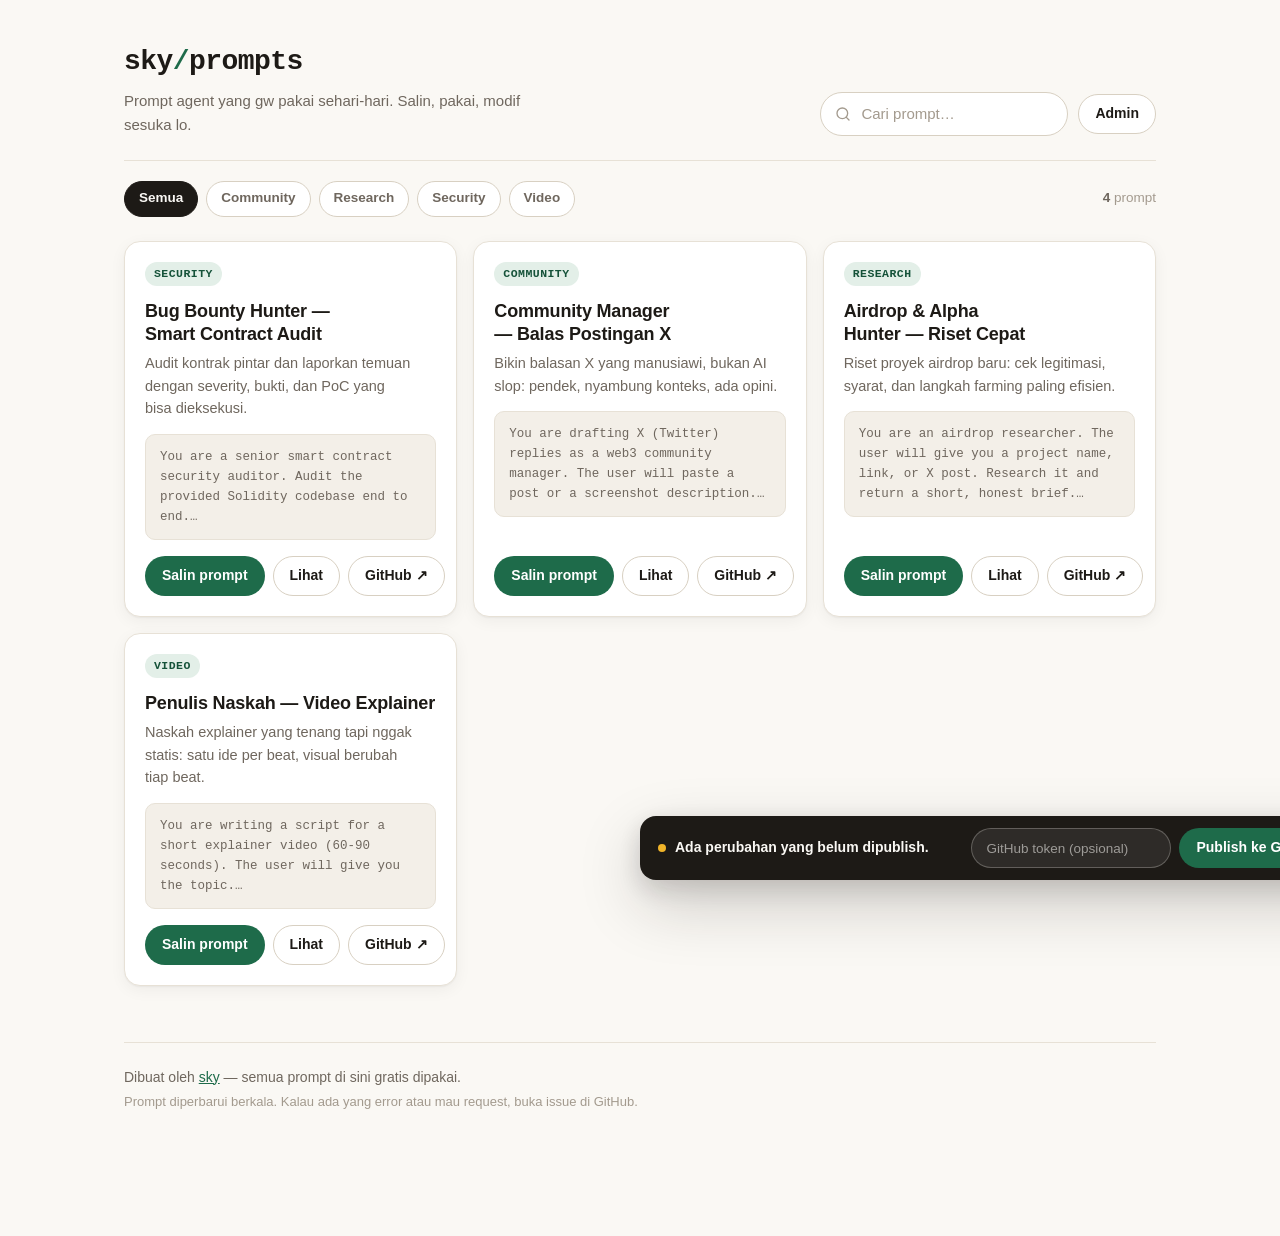
==== prompt-library/index.html @ 9c211e33 "t" ====
<!doctype html>
<html lang="id">
<head>
  <meta charset="utf-8" />
  <meta name="viewport" content="width=device-width, initial-scale=1" />
  <title>sky/prompts — Prompt Library</title>
  <meta name="description" content="Kumpulan prompt agent milik sky. Lihat, salin, pakai. Gratis." />
  <link rel="stylesheet" href="styles.css" />
</head>
<body>
  <div class="page">
    <header class="topbar">
      <div class="brand">
        <a class="wordmark" href="./">sky<span class="wordmark-slash">/</span>prompts</a>
        <p class="tagline">Prompt agent yang gw pakai sehari-hari. Salin, pakai, modif sesuka lo.</p>
      </div>
      <div class="top-actions">
        <label class="search" for="searchInput">
          <svg class="search-icon" width="16" height="16" viewBox="0 0 24 24" fill="none" stroke="currentColor" stroke-width="2" stroke-linecap="round" stroke-linejoin="round" aria-hidden="true"><circle cx="11" cy="11" r="8"/><path d="m21 21-4.3-4.3"/></svg>
          <input id="searchInput" type="search" placeholder="Cari prompt…" autocomplete="off" />
        </label>
        <button id="adminBtn" class="btn btn-ghost" type="button">Admin</button>
      </div>
    </header>

    <div class="toolbar">
      <div id="chips" class="chips" role="tablist" aria-label="Kategori"></div>
      <p class="count"><span id="countNum">0</span> prompt</p>
    </div>

    <main>
      <div id="grid" class="grid" aria-live="polite"></div>
      <div id="empty" class="empty" hidden>
        <p class="empty-title">Nggak ketemu.</p>
        <p class="empty-text">Coba kata kunci lain, atau reset filternya.</p>
        <button id="resetFilter" class="btn btn-ghost" type="button">Reset filter</button>
      </div>
      <div id="loadError" class="empty" hidden>
        <p class="empty-title">prompts.json nggak kebaca.</p>
        <p class="empty-text">Pastikan file <code>prompts.json</code> ada di folder yang sama, lalu refresh. Kalau dibuka lewat <code>file://</code>, jalankan lewat server lokal atau deploy dulu.</p>
      </div>
    </main>

    <footer class="footer">
      <p>Dibuat oleh <a href="https://github.com/errnex" target="_blank" rel="noopener">sky</a> — semua prompt di sini gratis dipakai.</p>
      <p class="footer-note">Prompt diperbarui berkala. Kalau ada yang error atau mau request, buka issue di GitHub.</p>
    </footer>
  </div>

  <!-- Publish bar (admin + ada perubahan) -->
  <div id="publishBar" class="publish-bar" hidden>
    <p class="publish-text"><span class="dot"></span><span id="publishMsg">Ada perubahan yang belum dipublish.</span></p>
    <div class="publish-actions">
      <input id="ghToken" type="password" placeholder="GitHub token (opsional)" autocomplete="off" aria-label="GitHub token" />
      <button id="publishBtn" class="btn btn-primary" type="button">Publish ke GitHub</button>
      <button id="downloadBtn" class="btn btn-ghost" type="button">Download JSON</button>
      <button id="copyJsonBtn" class="btn btn-ghost" type="button">Salin JSON</button>
      <button id="discardBtn" class="btn btn-danger-ghost" type="button">Buang</button>
    </div>
  </div>

  <!-- Modal: lihat prompt -->
  <div id="viewModal" class="modal" hidden role="dialog" aria-modal="true" aria-labelledby="viewTitle">
    <div class="modal-backdrop" data-close></div>
    <div class="modal-panel">
      <div class="modal-head">
        <div>
          <p id="viewCat" class="modal-cat"></p>
          <h2 id="viewTitle" class="modal-title"></h2>
        </div>
        <button class="icon-btn" type="button" data-close aria-label="Tutup">✕</button>
      </div>
      <p id="viewDesc" class="modal-desc"></p>
      <pre id="viewPrompt" class="prompt-code"></pre>
      <div class="modal-foot">
        <button id="viewCopyBtn" class="btn btn-primary" type="button">Salin prompt</button>
        <a id="viewGhBtn" class="btn btn-ghost" href="#" target="_blank" rel="noopener">GitHub ↗</a>
      </div>
    </div>
  </div>

  <!-- Modal: tambah / edit prompt -->
  <div id="formModal" class="modal" hidden role="dialog" aria-modal="true" aria-labelledby="formTitle">
    <div class="modal-backdrop" data-close></div>
    <div class="modal-panel">
      <div class="modal-head">
        <h2 id="formTitle" class="modal-title">Tambah prompt</h2>
        <button class="icon-btn" type="button" data-close aria-label="Tutup">✕</button>
      </div>
      <form id="promptForm" class="form">
        <input type="hidden" id="fId" />
        <label class="field">
          <span class="field-label">Judul</span>
          <input id="fTitle" type="text" required maxlength="80" placeholder="cth: Bug Bounty Hunter" />
        </label>
        <label class="field">
          <span class="field-label">Kategori</span>
          <input id="fCategory" type="text" required maxlength="30" placeholder="cth: Security" list="catList" />
          <datalist id="catList"></datalist>
        </label>
        <label class="field">
          <span class="field-label">Deskripsi singkat</span>
          <input id="fDesc" type="text" required maxlength="140" placeholder="Satu kalimat: prompt ini buat apa" />
        </label>
        <label class="field">
          <span class="field-label">Link GitHub <span class="field-hint">(opsional)</span></span>
          <input id="fGithub" type="url" placeholder="https://github.com/errnex/..." />
        </label>
        <label class="field">
          <span class="field-label">Isi prompt</span>
          <textarea id="fPrompt" rows="10" required placeholder="Tulis prompt lengkapnya di sini…"></textarea>
        </label>
        <p id="formError" class="form-error" hidden></p>
        <div class="modal-foot">
          <button class="btn btn-primary" type="submit">Simpan</button>
          <button class="btn btn-ghost" type="button" data-close>Batal</button>
        </div>
      </form>
    </div>
  </div>

  <!-- Modal: PIN admin -->
  <div id="pinModal" class="modal" hidden role="dialog" aria-modal="true" aria-labelledby="pinTitle">
    <div class="modal-backdrop" data-close></div>
    <div class="modal-panel modal-panel-narrow">
      <div class="modal-head">
        <h2 id="pinTitle" class="modal-title">Mode admin</h2>
        <button class="icon-btn" type="button" data-close aria-label="Tutup">✕</button>
      </div>
      <form id="pinForm" class="form">
        <label class="field">
          <span class="field-label">PIN admin</span>
          <input id="pinInput" type="password" autocomplete="off" placeholder="••••••••" />
        </label>
        <p id="pinError" class="form-error" hidden>PIN salah. Coba lagi.</p>
        <div class="modal-foot">
          <button class="btn btn-primary" type="submit">Masuk</button>
        </div>
        <p class="field-hint">PIN default ada di <code>config.js</code> — ganti sebelum deploy.</p>
      </form>
    </div>
  </div>

  <div id="toast" class="toast" role="status" aria-live="polite"></div>

  <script src="config.js"></script>
  <script src="app.js"></script>
</body>
</html>
---- prompt-library/styles.css ----
/* sky/prompts — design tokens */
:root {
  --paper: #faf8f4;
  --surface: #ffffff;
  --surface-soft: #f3efe8;
  --ink: #1d1a16;
  --ink-soft: #6f675e;
  --ink-faint: #a39a8e;
  --line: #e7e1d6;
  --line-strong: #d8d0c2;
  --accent: #1e6b4a;
  --accent-deep: #155239;
  --accent-soft: #e3efe8;
  --danger: #b3261e;
  --danger-soft: #fbeae8;
  --radius-outer: 16px;
  --radius-inner: 10px;
  --shadow-card: 0 1px 2px rgba(29, 26, 22, 0.05), 0 4px 16px rgba(29, 26, 22, 0.05);
  --shadow-lift: 0 2px 4px rgba(29, 26, 22, 0.06), 0 12px 28px rgba(29, 26, 22, 0.1);
  --shadow-modal: 0 8px 24px rgba(29, 26, 22, 0.16), 0 24px 64px rgba(29, 26, 22, 0.2);
  --font-sans: -apple-system, BlinkMacSystemFont, "Segoe UI", Roboto, "Helvetica Neue", Arial, sans-serif;
  --font-mono: ui-monospace, "SF Mono", SFMono-Regular, Menlo, Consolas, "Liberation Mono", monospace;
  --ease-out: cubic-bezier(0.22, 1, 0.36, 1);
}

* { box-sizing: border-box; }

html {
  -webkit-font-smoothing: antialiased;
  -moz-osx-font-smoothing: grayscale;
}

body {
  margin: 0;
  background: var(--paper);
  color: var(--ink);
  font-family: var(--font-sans);
  font-size: 16px;
  line-height: 1.55;
}

a { color: var(--accent); }

code {
  font-family: var(--font-mono);
  font-size: 0.85em;
  background: var(--surface-soft);
  border: 1px solid var(--line);
  border-radius: 6px;
  padding: 1px 5px;
}

::selection { background: var(--accent-soft); }

/* ---------- layout ---------- */
.page {
  max-width: 1080px;
  margin: 0 auto;
  padding: 40px 24px 120px;
}

.topbar {
  display: flex;
  flex-wrap: wrap;
  align-items: flex-end;
  justify-content: space-between;
  gap: 20px;
  padding-bottom: 24px;
  border-bottom: 1px solid var(--line);
}

.wordmark {
  font-family: var(--font-mono);
  font-size: 28px;
  font-weight: 700;
  letter-spacing: -0.02em;
  color: var(--ink);
  text-decoration: none;
  text-wrap: balance;
}
.wordmark-slash { color: var(--accent); }

.tagline {
  margin: 6px 0 0;
  color: var(--ink-soft);
  font-size: 15px;
  max-width: 52ch;
  text-wrap: pretty;
}

.top-actions {
  display: flex;
  align-items: center;
  gap: 10px;
}

.search {
  display: flex;
  align-items: center;
  gap: 8px;
  background: var(--surface);
  border: 1px solid var(--line-strong);
  border-radius: 999px;
  padding: 0 14px;
  height: 44px;
  min-width: 240px;
  transition-property: border-color, box-shadow;
  transition-duration: 150ms;
  transition-timing-function: ease-out;
}
.search:focus-within {
  border-color: var(--accent);
  box-shadow: 0 0 0 3px var(--accent-soft);
}
.search-icon { color: var(--ink-faint); flex: none; }
.search input {
  border: 0;
  outline: 0;
  background: transparent;
  font: inherit;
  font-size: 15px;
  width: 100%;
  color: var(--ink);
}
.search input::placeholder { color: var(--ink-faint); }

/* ---------- buttons ---------- */
.btn {
  appearance: none;
  display: inline-flex;
  align-items: center;
  justify-content: center;
  gap: 6px;
  min-height: 40px;
  padding: 8px 16px;
  border-radius: 999px;
  border: 1px solid transparent;
  font: inherit;
  font-size: 14px;
  font-weight: 600;
  cursor: pointer;
  text-decoration: none;
  white-space: nowrap;
  transition-property: transform, background-color, border-color, color, box-shadow;
  transition-duration: 150ms;
  transition-timing-function: ease-out;
}
.btn:active { transform: scale(0.96); }
.btn:focus-visible {
  outline: 2px solid var(--accent);
  outline-offset: 2px;
}
.btn-primary { background: var(--accent); color: #fff; }
.btn-primary:hover { background: var(--accent-deep); }
.btn-ghost {
  background: var(--surface);
  border-color: var(--line-strong);
  color: var(--ink);
}
.btn-ghost:hover { border-color: var(--ink); }
.btn-danger-ghost {
  background: transparent;
  border-color: transparent;
  color: var(--danger);
}
.btn-danger-ghost:hover { background: var(--danger-soft); }
.btn-copied { background: var(--accent-soft); color: var(--accent-deep); border-color: transparent; }

.icon-btn {
  appearance: none;
  display: inline-flex;
  align-items: center;
  justify-content: center;
  width: 40px;
  height: 40px;
  flex: none;
  border-radius: 50%;
  border: 1px solid transparent;
  background: transparent;
  color: var(--ink-soft);
  font-size: 15px;
  cursor: pointer;
  transition-property: background-color, color, transform;
  transition-duration: 150ms;
  transition-timing-function: ease-out;
}
.icon-btn:hover { background: var(--surface-soft); color: var(--ink); }
.icon-btn:active { transform: scale(0.92); }

/* ---------- toolbar ---------- */
.toolbar {
  display: flex;
  align-items: center;
  justify-content: space-between;
  gap: 16px;
  padding: 20px 0 8px;
  flex-wrap: wrap;
}

.chips {
  display: flex;
  flex-wrap: wrap;
  gap: 8px;
}
.chip {
  appearance: none;
  min-height: 36px;
  padding: 6px 14px;
  border-radius: 999px;
  border: 1px solid var(--line-strong);
  background: var(--surface);
  font: inherit;
  font-size: 13.5px;
  font-weight: 600;
  color: var(--ink-soft);
  cursor: pointer;
  transition-property: background-color, border-color, color, transform;
  transition-duration: 150ms;
  transition-timing-function: ease-out;
}
.chip:hover { border-color: var(--ink); color: var(--ink); }
.chip:active { transform: scale(0.96); }
.chip[aria-selected="true"] {
  background: var(--ink);
  border-color: var(--ink);
  color: var(--paper);
}

.count {
  margin: 0;
  color: var(--ink-faint);
  font-size: 13.5px;
  font-variant-numeric: tabular-nums;
}
.count span { color: var(--ink-soft); font-weight: 700; }

/* ---------- grid & cards ---------- */
.grid {
  display: grid;
  grid-template-columns: repeat(auto-fill, minmax(300px, 1fr));
  gap: 16px;
  margin-top: 16px;
}

.card {
  display: flex;
  flex-direction: column;
  background: var(--surface);
  border: 1px solid var(--line);
  border-radius: var(--radius-outer);
  padding: 20px;
  box-shadow: var(--shadow-card);
  animation: rise 420ms var(--ease-out) both;
  animation-delay: calc(var(--i, 0) * 45ms);
  transition-property: transform, box-shadow, border-color;
  transition-duration: 180ms;
  transition-timing-function: ease-out;
}
.card:hover {
  transform: translateY(-2px);
  box-shadow: var(--shadow-lift);
  border-color: var(--line-strong);
}

.card-top {
  display: flex;
  align-items: center;
  justify-content: space-between;
  gap: 8px;
}
.badge {
  font-family: var(--font-mono);
  font-size: 11.5px;
  font-weight: 600;
  letter-spacing: 0.04em;
  text-transform: uppercase;
  color: var(--accent-deep);
  background: var(--accent-soft);
  border-radius: 999px;
  padding: 3px 9px;
}
.card-admin { display: none; gap: 4px; }
body.admin .card-admin { display: inline-flex; }
.mini-btn {
  appearance: none;
  border: 1px solid var(--line);
  background: var(--surface);
  border-radius: 8px;
  font: inherit;
  font-size: 12.5px;
  font-weight: 600;
  color: var(--ink-soft);
  padding: 4px 9px;
  min-height: 30px;
  cursor: pointer;
  transition-property: background-color, color, border-color, transform;
  transition-duration: 150ms;
  transition-timing-function: ease-out;
}
.mini-btn:hover { color: var(--ink); border-color: var(--ink); }
.mini-btn:active { transform: scale(0.94); }
.mini-btn.danger:hover { color: var(--danger); border-color: var(--danger); }

.card-title {
  margin: 14px 0 6px;
  font-size: 18px;
  line-height: 1.3;
  font-weight: 700;
  letter-spacing: -0.01em;
  text-wrap: balance;
}
.card-desc {
  margin: 0;
  color: var(--ink-soft);
  font-size: 14.5px;
  text-wrap: pretty;
}
.card-preview {
  margin: 14px 0 0;
  padding: 12px 14px;
  background: var(--surface-soft);
  border: 1px solid var(--line);
  border-radius: var(--radius-inner);
  font-family: var(--font-mono);
  font-size: 12.5px;
  line-height: 1.6;
  color: var(--ink-soft);
  white-space: pre-wrap;
  word-break: break-word;
  display: -webkit-box;
  -webkit-line-clamp: 4;
  -webkit-box-orient: vertical;
  overflow: hidden;
}
.card-foot {
  display: flex;
  gap: 8px;
  margin-top: auto;
  padding-top: 16px;
}
.card-foot .btn { flex: 1; }

/* ---------- empty states ---------- */
.empty {
  text-align: center;
  padding: 72px 24px;
  border: 1px dashed var(--line-strong);
  border-radius: var(--radius-outer);
  margin-top: 16px;
  animation: rise 420ms var(--ease-out) both;
}
.empty-title { margin: 0; font-size: 18px; font-weight: 700; }
.empty-text { margin: 8px auto 0; color: var(--ink-soft); max-width: 52ch; text-wrap: pretty; }
.empty .btn { margin-top: 18px; }

/* ---------- footer ---------- */
.footer {
  margin-top: 56px;
  padding-top: 20px;
  border-top: 1px solid var(--line);
  color: var(--ink-soft);
  font-size: 14px;
}
.footer p { margin: 4px 0; }
.footer-note { color: var(--ink-faint); font-size: 13px; }

/* ---------- publish bar ---------- */
.publish-bar {
  position: fixed;
  left: 50%;
  bottom: 20px;
  transform: translateX(-50%);
  width: min(1060px, calc(100% - 32px));
  display: flex;
  align-items: center;
  justify-content: space-between;
  gap: 16px;
  flex-wrap: wrap;
  background: var(--ink);
  color: var(--paper);
  border-radius: var(--radius-outer);
  padding: 12px 12px 12px 18px;
  box-shadow: var(--shadow-modal);
  animation: rise 300ms var(--ease-out) both;
  z-index: 40;
}
.publish-text { margin: 0; display: flex; align-items: center; gap: 9px; font-size: 14px; font-weight: 600; }
.publish-text .dot {
  width: 8px;
  height: 8px;
  border-radius: 50%;
  background: #f0b429;
  flex: none;
}
.publish-actions { display: flex; align-items: center; gap: 8px; flex-wrap: wrap; }
.publish-actions input {
  height: 40px;
  border-radius: 999px;
  border: 1px solid rgba(250, 248, 244, 0.25);
  background: rgba(250, 248, 244, 0.08);
  color: var(--paper);
  font: inherit;
  font-size: 13.5px;
  padding: 0 14px;
  width: 200px;
  outline: 0;
}
.publish-actions input::placeholder { color: rgba(250, 248, 244, 0.55); }
.publish-actions input:focus { border-color: rgba(250, 248, 244, 0.6); }
.publish-bar .btn-ghost {
  background: transparent;
  border-color: rgba(250, 248, 244, 0.35);
  color: var(--paper);
}
.publish-bar .btn-ghost:hover { border-color: var(--paper); }
.publish-bar .btn-danger-ghost { color: #f3a9a4; }
.publish-bar .btn-danger-ghost:hover { background: rgba(179, 38, 30, 0.25); }

/* ---------- modal ---------- */
.modal {
  position: fixed;
  inset: 0;
  z-index: 50;
  display: flex;
  align-items: flex-start;
  justify-content: center;
  padding: 48px 16px 16px;
  overflow-y: auto;
}
.modal[hidden] { display: none; }
.modal-backdrop {
  position: fixed;
  inset: 0;
  background: rgba(29, 26, 22, 0.45);
  animation: fade 160ms ease-out both;
}
.modal-panel {
  position: relative;
  width: min(680px, 100%);
  background: var(--surface);
  border: 1px solid var(--line);
  border-radius: var(--radius-outer);
  box-shadow: var(--shadow-modal);
  padding: 24px;
  animation: rise 240ms var(--ease-out) both;
}
.modal-panel-narrow { width: min(420px, 100%); }
.modal-head {
  display: flex;
  align-items: flex-start;
  justify-content: space-between;
  gap: 12px;
}
.modal-cat {
  margin: 0 0 4px;
  font-family: var(--font-mono);
  font-size: 11.5px;
  font-weight: 600;
  letter-spacing: 0.04em;
  text-transform: uppercase;
  color: var(--accent-deep);
}
.modal-title {
  margin: 0;
  font-size: 20px;
  line-height: 1.3;
  font-weight: 700;
  letter-spacing: -0.01em;
  text-wrap: balance;
}
.modal-desc { margin: 10px 0 0; color: var(--ink-soft); text-wrap: pretty; }
.prompt-code {
  margin: 18px 0 0;
  padding: 16px 18px;
  background: var(--surface-soft);
  border: 1px solid var(--line);
  border-radius: var(--radius-inner);
  font-family: var(--font-mono);
  font-size: 13.5px;
  line-height: 1.7;
  white-space: pre-wrap;
  word-break: break-word;
  max-height: 52vh;
  overflow-y: auto;
  outline: 1px solid rgba(0, 0, 0, 0.04);
  outline-offset: -1px;
}
.modal-foot {
  display: flex;
  gap: 8px;
  margin-top: 20px;
  flex-wrap: wrap;
}

/* ---------- form ---------- */
.form { margin-top: 18px; }
.field { display: block; margin-bottom: 14px; }
.field-label {
  display: block;
  font-size: 13px;
  font-weight: 700;
  margin-bottom: 6px;
}
.field-hint { color: var(--ink-faint); font-weight: 400; }
.field input,
.field textarea {
  width: 100%;
  border: 1px solid var(--line-strong);
  border-radius: var(--radius-inner);
  background: var(--surface);
  font: inherit;
  font-size: 15px;
  color: var(--ink);
  padding: 10px 12px;
  outline: 0;
  transition-property: border-color, box-shadow;
  transition-duration: 150ms;
  transition-timing-function: ease-out;
}
.field textarea {
  font-family: var(--font-mono);
  font-size: 13.5px;
  line-height: 1.65;
  resize: vertical;
  min-height: 180px;
}
.field input:focus,
.field textarea:focus {
  border-color: var(--accent);
  box-shadow: 0 0 0 3px var(--accent-soft);
}
.form-error {
  margin: 0 0 12px;
  color: var(--danger);
  font-size: 13.5px;
  font-weight: 600;
}

/* ---------- toast ---------- */
.toast {
  position: fixed;
  left: 50%;
  bottom: 24px;
  transform: translate(-50%, 8px);
  background: var(--ink);
  color: var(--paper);
  font-size: 14px;
  font-weight: 600;
  padding: 11px 18px;
  border-radius: 999px;
  box-shadow: var(--shadow-modal);
  opacity: 0;
  pointer-events: none;
  transition-property: opacity, transform;
  transition-duration: 200ms;
  transition-timing-function: ease-out;
  z-index: 60;
  max-width: calc(100% - 32px);
  text-align: center;
}
.toast.show { opacity: 1; transform: translate(-50%, 0); }

/* ---------- admin-only bits ---------- */
#addBtn { display: none; }
body.admin #addBtn { display: inline-flex; }
body.admin #adminBtn { background: var(--accent-soft); border-color: transparent; color: var(--accent-deep); }

/* ---------- motion ---------- */
@keyframes rise {
  from { opacity: 0; transform: translateY(10px); filter: blur(2px); }
  to { opacity: 1; transform: translateY(0); filter: blur(0); }
}
@keyframes fade {
  from { opacity: 0; }
  to { opacity: 1; }
}

@media (prefers-reduced-motion: reduce) {
  *, *::before, *::after {
    animation-duration: 0.01ms !important;
    animation-delay: 0ms !important;
    transition-duration: 0.01ms !important;
  }
}

/* ---------- responsive ---------- */
@media (max-width: 640px) {
  .page { padding: 28px 16px 140px; }
  .wordmark { font-size: 24px; }
  .search { min-width: 0; flex: 1; }
  .top-actions { width: 100%; }
  .grid { grid-template-columns: 1fr; }
  .modal { padding: 24px 12px 12px; }
  .modal-panel { padding: 20px 16px; }
  .publish-actions input { width: 100%; }
}
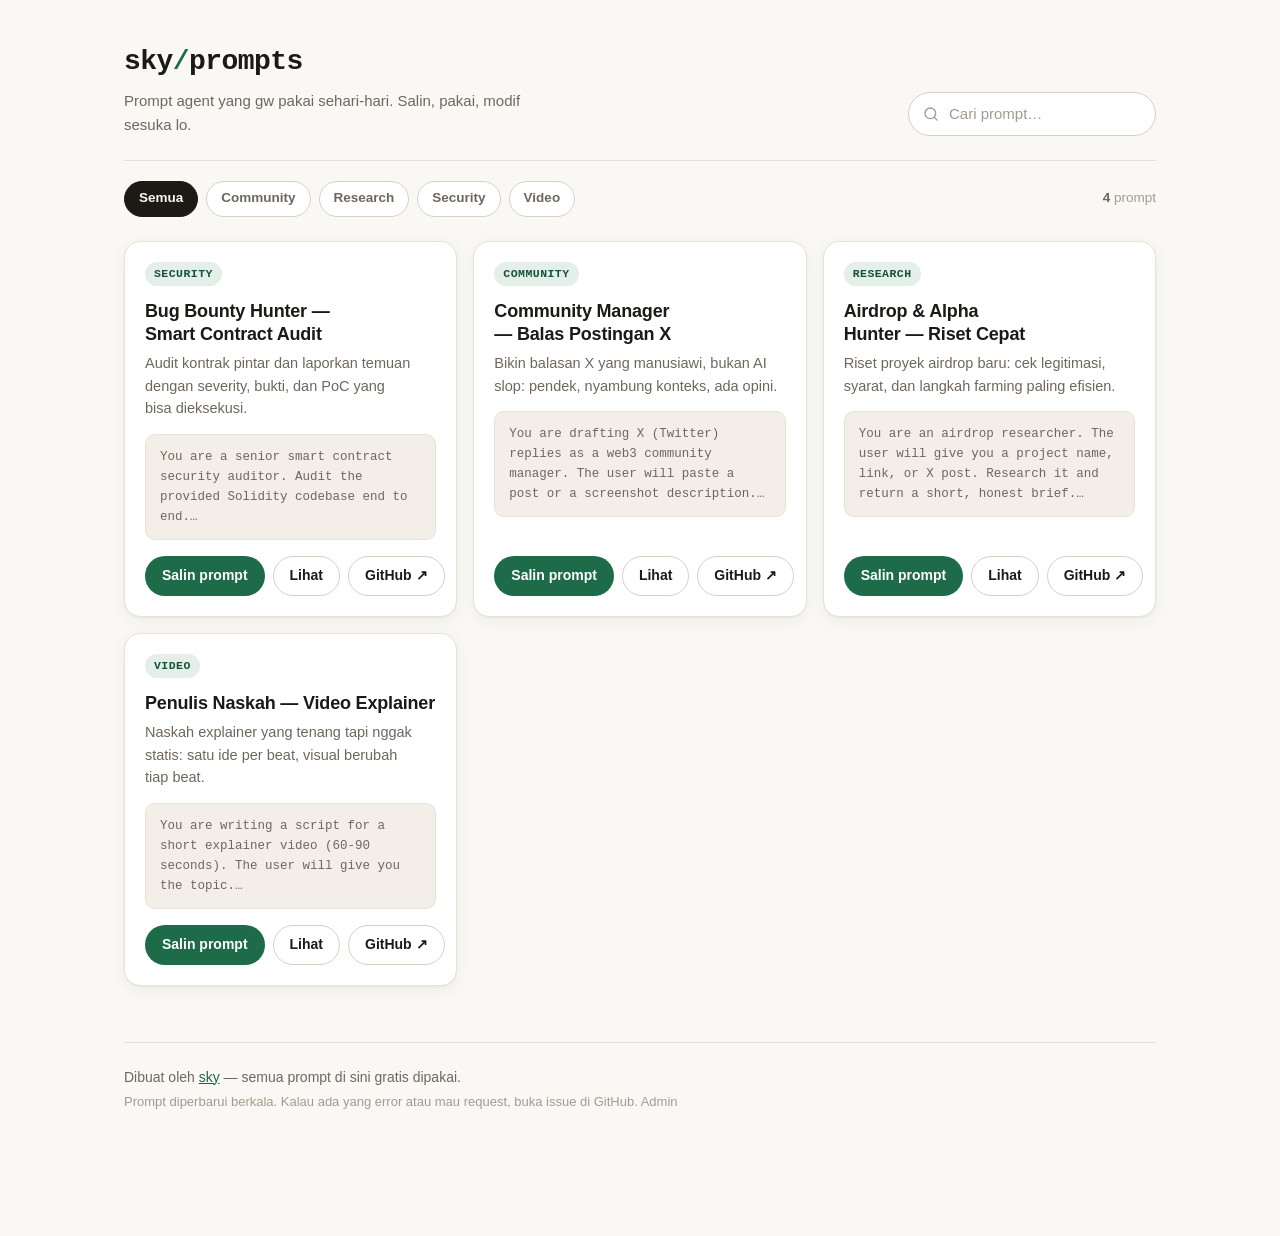
==== commit d1c320ab: "ch" ====
--- a/prompt-library/index.html
+++ b/prompt-library/index.html
@@ -19,7 +19,6 @@
           <svg class="search-icon" width="16" height="16" viewBox="0 0 24 24" fill="none" stroke="currentColor" stroke-width="2" stroke-linecap="round" stroke-linejoin="round" aria-hidden="true"><circle cx="11" cy="11" r="8"/><path d="m21 21-4.3-4.3"/></svg>
           <input id="searchInput" type="search" placeholder="Cari prompt…" autocomplete="off" />
         </label>
-        <button id="adminBtn" class="btn btn-ghost" type="button">Admin</button>
       </div>
     </header>
 
@@ -43,20 +42,8 @@
 
     <footer class="footer">
       <p>Dibuat oleh <a href="https://github.com/errnex" target="_blank" rel="noopener">sky</a> — semua prompt di sini gratis dipakai.</p>
-      <p class="footer-note">Prompt diperbarui berkala. Kalau ada yang error atau mau request, buka issue di GitHub.</p>
+      <p class="footer-note">Prompt diperbarui berkala. Kalau ada yang error atau mau request, buka issue di GitHub. <a class="footer-admin" href="admin.html">Admin</a></p>
     </footer>
-  </div>
-
-  <!-- Publish bar (admin + ada perubahan) -->
-  <div id="publishBar" class="publish-bar" hidden>
-    <p class="publish-text"><span class="dot"></span><span id="publishMsg">Ada perubahan yang belum dipublish.</span></p>
-    <div class="publish-actions">
-      <input id="ghToken" type="password" placeholder="GitHub token (opsional)" autocomplete="off" aria-label="GitHub token" />
-      <button id="publishBtn" class="btn btn-primary" type="button">Publish ke GitHub</button>
-      <button id="downloadBtn" class="btn btn-ghost" type="button">Download JSON</button>
-      <button id="copyJsonBtn" class="btn btn-ghost" type="button">Salin JSON</button>
-      <button id="discardBtn" class="btn btn-danger-ghost" type="button">Buang</button>
-    </div>
   </div>
 
   <!-- Modal: lihat prompt -->
@@ -79,68 +66,6 @@
     </div>
   </div>
 
-  <!-- Modal: tambah / edit prompt -->
-  <div id="formModal" class="modal" hidden role="dialog" aria-modal="true" aria-labelledby="formTitle">
-    <div class="modal-backdrop" data-close></div>
-    <div class="modal-panel">
-      <div class="modal-head">
-        <h2 id="formTitle" class="modal-title">Tambah prompt</h2>
-        <button class="icon-btn" type="button" data-close aria-label="Tutup">✕</button>
-      </div>
-      <form id="promptForm" class="form">
-        <input type="hidden" id="fId" />
-        <label class="field">
-          <span class="field-label">Judul</span>
-          <input id="fTitle" type="text" required maxlength="80" placeholder="cth: Bug Bounty Hunter" />
-        </label>
-        <label class="field">
-          <span class="field-label">Kategori</span>
-          <input id="fCategory" type="text" required maxlength="30" placeholder="cth: Security" list="catList" />
-          <datalist id="catList"></datalist>
-        </label>
-        <label class="field">
-          <span class="field-label">Deskripsi singkat</span>
-          <input id="fDesc" type="text" required maxlength="140" placeholder="Satu kalimat: prompt ini buat apa" />
-        </label>
-        <label class="field">
-          <span class="field-label">Link GitHub <span class="field-hint">(opsional)</span></span>
-          <input id="fGithub" type="url" placeholder="https://github.com/errnex/..." />
-        </label>
-        <label class="field">
-          <span class="field-label">Isi prompt</span>
-          <textarea id="fPrompt" rows="10" required placeholder="Tulis prompt lengkapnya di sini…"></textarea>
-        </label>
-        <p id="formError" class="form-error" hidden></p>
-        <div class="modal-foot">
-          <button class="btn btn-primary" type="submit">Simpan</button>
-          <button class="btn btn-ghost" type="button" data-close>Batal</button>
-        </div>
-      </form>
-    </div>
-  </div>
-
-  <!-- Modal: PIN admin -->
-  <div id="pinModal" class="modal" hidden role="dialog" aria-modal="true" aria-labelledby="pinTitle">
-    <div class="modal-backdrop" data-close></div>
-    <div class="modal-panel modal-panel-narrow">
-      <div class="modal-head">
-        <h2 id="pinTitle" class="modal-title">Mode admin</h2>
-        <button class="icon-btn" type="button" data-close aria-label="Tutup">✕</button>
-      </div>
-      <form id="pinForm" class="form">
-        <label class="field">
-          <span class="field-label">PIN admin</span>
-          <input id="pinInput" type="password" autocomplete="off" placeholder="••••••••" />
-        </label>
-        <p id="pinError" class="form-error" hidden>PIN salah. Coba lagi.</p>
-        <div class="modal-foot">
-          <button class="btn btn-primary" type="submit">Masuk</button>
-        </div>
-        <p class="field-hint">PIN default ada di <code>config.js</code> — ganti sebelum deploy.</p>
-      </form>
-    </div>
-  </div>
-
   <div id="toast" class="toast" role="status" aria-live="polite"></div>
 
   <script src="config.js"></script>
--- a/prompt-library/styles.css
+++ b/prompt-library/styles.css
@@ -364,57 +364,6 @@
 .footer p { margin: 4px 0; }
 .footer-note { color: var(--ink-faint); font-size: 13px; }
 
-/* ---------- publish bar ---------- */
-.publish-bar {
-  position: fixed;
-  left: 50%;
-  bottom: 20px;
-  transform: translateX(-50%);
-  width: min(1060px, calc(100% - 32px));
-  display: flex;
-  align-items: center;
-  justify-content: space-between;
-  gap: 16px;
-  flex-wrap: wrap;
-  background: var(--ink);
-  color: var(--paper);
-  border-radius: var(--radius-outer);
-  padding: 12px 12px 12px 18px;
-  box-shadow: var(--shadow-modal);
-  animation: rise 300ms var(--ease-out) both;
-  z-index: 40;
-}
-.publish-text { margin: 0; display: flex; align-items: center; gap: 9px; font-size: 14px; font-weight: 600; }
-.publish-text .dot {
-  width: 8px;
-  height: 8px;
-  border-radius: 50%;
-  background: #f0b429;
-  flex: none;
-}
-.publish-actions { display: flex; align-items: center; gap: 8px; flex-wrap: wrap; }
-.publish-actions input {
-  height: 40px;
-  border-radius: 999px;
-  border: 1px solid rgba(250, 248, 244, 0.25);
-  background: rgba(250, 248, 244, 0.08);
-  color: var(--paper);
-  font: inherit;
-  font-size: 13.5px;
-  padding: 0 14px;
-  width: 200px;
-  outline: 0;
-}
-.publish-actions input::placeholder { color: rgba(250, 248, 244, 0.55); }
-.publish-actions input:focus { border-color: rgba(250, 248, 244, 0.6); }
-.publish-bar .btn-ghost {
-  background: transparent;
-  border-color: rgba(250, 248, 244, 0.35);
-  color: var(--paper);
-}
-.publish-bar .btn-ghost:hover { border-color: var(--paper); }
-.publish-bar .btn-danger-ghost { color: #f3a9a4; }
-.publish-bar .btn-danger-ghost:hover { background: rgba(179, 38, 30, 0.25); }
 
 /* ---------- modal ---------- */
 .modal {
@@ -560,10 +509,6 @@
 }
 .toast.show { opacity: 1; transform: translate(-50%, 0); }
 
-/* ---------- admin-only bits ---------- */
-#addBtn { display: none; }
-body.admin #addBtn { display: inline-flex; }
-body.admin #adminBtn { background: var(--accent-soft); border-color: transparent; color: var(--accent-deep); }
 
 /* ---------- motion ---------- */
 @keyframes rise {
@@ -594,3 +539,168 @@
   .modal-panel { padding: 20px 16px; }
   .publish-actions input { width: 100%; }
 }
+
+/* ---------- dashboard (admin.html) ---------- */
+.footer-admin { color: var(--ink-faint); text-decoration: none; }
+.footer-admin:hover { color: var(--ink); }
+
+.pin-wrap {
+  display: flex;
+  justify-content: center;
+  padding: 64px 0 32px;
+}
+.pin-card {
+  width: min(420px, 100%);
+  background: var(--surface);
+  border: 1px solid var(--line);
+  border-radius: var(--radius-outer);
+  box-shadow: var(--shadow-card);
+  padding: 28px;
+  animation: rise 420ms var(--ease-out) both;
+}
+.pin-title { margin: 0; font-size: 20px; font-weight: 700; letter-spacing: -0.01em; }
+.pin-text { margin: 6px 0 0; color: var(--ink-soft); font-size: 14.5px; }
+.pin-card .form { margin-top: 20px; }
+.pin-card .btn { width: 100%; }
+
+.stat-grid {
+  display: grid;
+  grid-template-columns: repeat(3, 1fr);
+  gap: 16px;
+  margin-top: 28px;
+}
+.stat-card {
+  background: var(--surface);
+  border: 1px solid var(--line);
+  border-radius: var(--radius-outer);
+  box-shadow: var(--shadow-card);
+  padding: 20px 22px;
+  animation: rise 420ms var(--ease-out) both;
+}
+.stat-card:nth-child(2) { animation-delay: 45ms; }
+.stat-card:nth-child(3) { animation-delay: 90ms; }
+.stat-num {
+  margin: 0;
+  font-size: 30px;
+  font-weight: 700;
+  letter-spacing: -0.02em;
+  font-variant-numeric: tabular-nums;
+  line-height: 1.1;
+}
+.stat-num.stat-status { font-size: 22px; padding-top: 4px; }
+.stat-num.is-dirty { color: #9a6b00; }
+.stat-label { margin: 6px 0 0; color: var(--ink-soft); font-size: 13.5px; }
+
+.dash-section { margin-top: 40px; }
+.section-head {
+  display: flex;
+  align-items: center;
+  justify-content: space-between;
+  gap: 12px;
+  flex-wrap: wrap;
+}
+.section-title {
+  margin: 0;
+  font-size: 18px;
+  font-weight: 700;
+  letter-spacing: -0.01em;
+}
+
+.row-list { margin-top: 16px; }
+.row-item {
+  display: flex;
+  align-items: center;
+  justify-content: space-between;
+  gap: 16px;
+  background: var(--surface);
+  border: 1px solid var(--line);
+  border-radius: var(--radius-outer);
+  box-shadow: var(--shadow-card);
+  padding: 16px 20px;
+  margin-bottom: 10px;
+  animation: rise 420ms var(--ease-out) both;
+  animation-delay: calc(var(--i, 0) * 40ms);
+  transition-property: transform, box-shadow, border-color;
+  transition-duration: 180ms;
+  transition-timing-function: ease-out;
+}
+.row-item:hover {
+  transform: translateY(-1px);
+  box-shadow: var(--shadow-lift);
+  border-color: var(--line-strong);
+}
+.row-main { min-width: 0; }
+.row-title {
+  margin: 0;
+  font-size: 15.5px;
+  font-weight: 700;
+  letter-spacing: -0.01em;
+  display: flex;
+  align-items: center;
+  gap: 8px;
+  flex-wrap: wrap;
+}
+.row-desc {
+  margin: 4px 0 0;
+  color: var(--ink-soft);
+  font-size: 13.5px;
+  white-space: nowrap;
+  overflow: hidden;
+  text-overflow: ellipsis;
+  max-width: 560px;
+}
+.row-actions { display: flex; gap: 6px; flex: none; flex-wrap: wrap; justify-content: flex-end; }
+
+.pub-card {
+  margin-top: 16px;
+  background: var(--ink);
+  color: var(--paper);
+  border-radius: var(--radius-outer);
+  padding: 22px 24px;
+  box-shadow: var(--shadow-modal);
+  animation: rise 420ms var(--ease-out) both;
+}
+.pub-status { margin: 0; display: flex; align-items: center; gap: 9px; font-size: 15px; font-weight: 700; }
+.pub-status .dot {
+  width: 8px;
+  height: 8px;
+  border-radius: 50%;
+  background: #3fb97f;
+  flex: none;
+}
+.pub-note {
+  margin: 10px 0 0;
+  color: rgba(250, 248, 244, 0.65);
+  font-size: 13.5px;
+  text-wrap: pretty;
+}
+.pub-actions { display: flex; align-items: center; gap: 8px; flex-wrap: wrap; margin-top: 16px; }
+.pub-actions input {
+  height: 40px;
+  border-radius: 999px;
+  border: 1px solid rgba(250, 248, 244, 0.25);
+  background: rgba(250, 248, 244, 0.08);
+  color: var(--paper);
+  font: inherit;
+  font-size: 13.5px;
+  padding: 0 14px;
+  width: 220px;
+  outline: 0;
+}
+.pub-actions input::placeholder { color: rgba(250, 248, 244, 0.55); }
+.pub-actions input:focus { border-color: rgba(250, 248, 244, 0.6); }
+.pub-card .btn-ghost {
+  background: transparent;
+  border-color: rgba(250, 248, 244, 0.35);
+  color: var(--paper);
+}
+.pub-card .btn-ghost:hover { border-color: var(--paper); }
+.pub-card .btn-danger-ghost { color: #f3a9a4; }
+.pub-card .btn-danger-ghost:hover { background: rgba(179, 38, 30, 0.25); }
+
+@media (max-width: 640px) {
+  .stat-grid { grid-template-columns: 1fr; }
+  .row-item { flex-direction: column; align-items: flex-start; }
+  .row-desc { max-width: none; white-space: normal; }
+  .pub-actions input { width: 100%; }
+}
